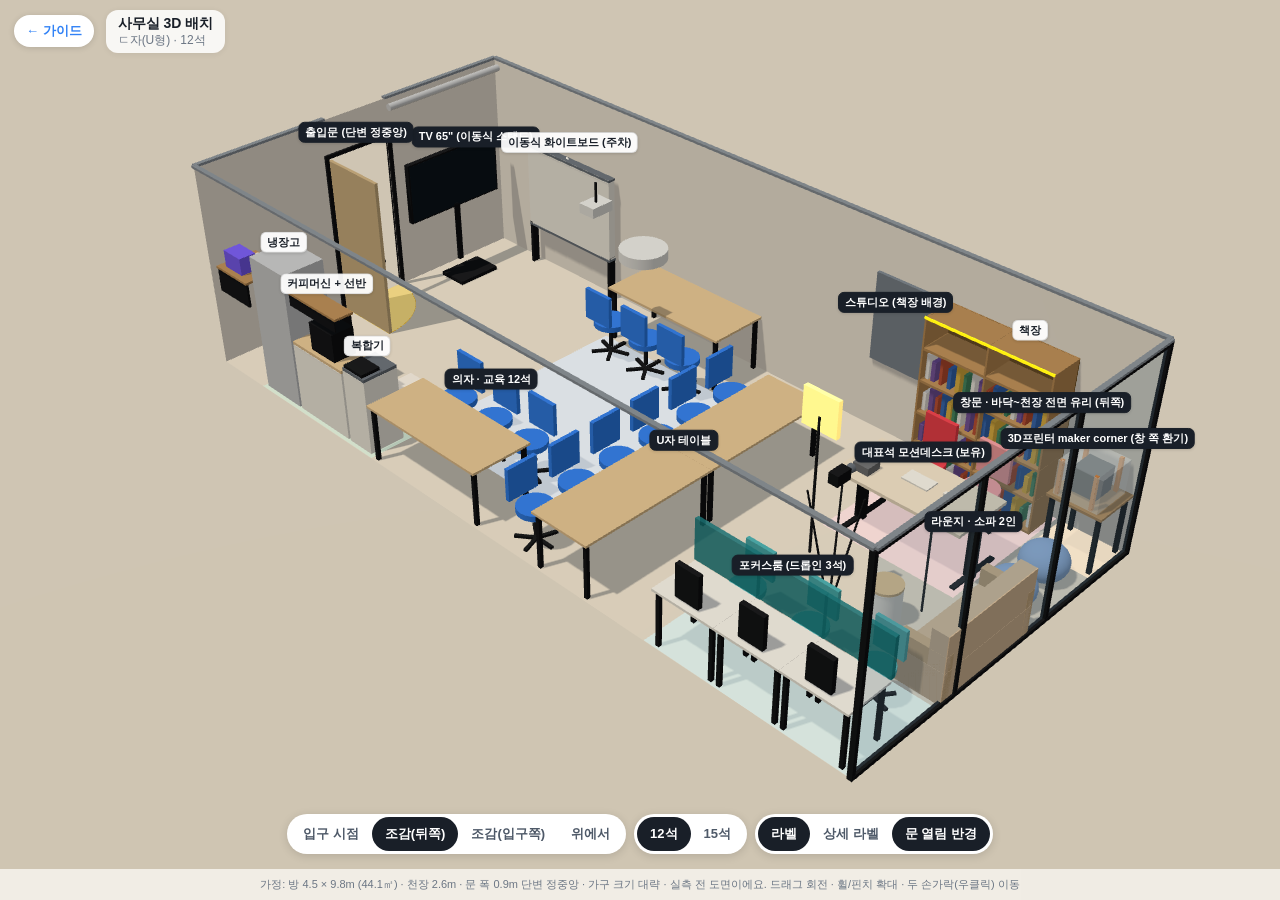
==== 3d/index.html @ a8199203 "Add interactive 3D office model (/3d/) with link from guide" ====
<!doctype html>
<html lang="ko"><head>
<meta charset="utf-8">
<meta name="viewport" content="width=device-width,initial-scale=1,viewport-fit=cover">
<title>동탄 사무실 3D 배치 · ㄷ자 12석 | AI Builders Lab</title>
<meta name="description" content="동탄 엘리스빌 사무실 ㄷ자(U형) 토론 배치를 3D로 돌려보는 페이지 (방 4.5×9.8m, 천장 2.6m 가정)">
<link rel="stylesheet" href="style.css">
<script type="importmap">{"imports":{"three":"./vendor/three.module.js"}}</script>
</head><body>
<div id="stage"></div>
<header id="top">
  <a class="back" href="../">← 가이드</a>
  <div class="ttl"><b>사무실 3D 배치</b><span id="sub">ㄷ자(U형) · 12석</span></div>
</header>
<div id="bar">
  <div class="grp">
    <button data-view="entrance">입구 시점</button>
    <button data-view="iso" class="on">조감(뒤쪽)</button>
    <button data-view="iso2">조감(입구쪽)</button>
    <button data-view="top">위에서</button>
  </div>
  <div class="grp">
    <button data-seats="12" class="on">12석</button>
    <button data-seats="15">15석</button>
  </div>
  <div class="grp">
    <button id="tgLabel" class="on">라벨</button>
    <button id="tgDetail">상세 라벨</button>
    <button id="tgSwing" class="on">문 열림 반경</button>
  </div>
</div>
<div id="note">가정: 방 4.5 × 9.8m (44.1㎡) · 천장 2.6m · 문 폭 0.9m 단변 정중앙 · 가구 크기 대략 · 실측 전 도면이에요. 드래그 회전 · 휠/핀치 확대 · 두 손가락(우클릭) 이동</div>
<div id="err" hidden>3D(WebGL)를 불러오지 못했어요. 브라우저를 최신으로 바꾸거나 평면도(<a href="../assets/img/layout-12.png">layout-12.png</a>)를 봐 주세요.</div>
<script type="module" src="app.js"></script>
</body></html>
---- 3d/style.css ----
*{box-sizing:border-box;margin:0}
html,body{height:100%;background:#F4F1EA;font-family:-apple-system,"Apple SD Gothic Neo","Noto Sans KR","Malgun Gothic",sans-serif;color:#191F28;overflow:hidden;overscroll-behavior:none}
#stage{position:fixed;inset:0;touch-action:none}
#stage canvas{display:block;width:100%;height:100%}
#top{position:fixed;left:0;right:0;top:0;display:flex;align-items:center;gap:12px;padding:calc(10px + env(safe-area-inset-top)) 14px 10px;pointer-events:none}
#top>*{pointer-events:auto}
.back{font-size:13px;font-weight:700;color:#3182F6;text-decoration:none;background:#fff;border-radius:999px;padding:7px 12px;box-shadow:0 1px 6px #0002}
.ttl{display:flex;flex-direction:column;line-height:1.25;background:#ffffffd9;border-radius:12px;padding:5px 12px;box-shadow:0 1px 6px #0001}
.ttl b{font-size:14px}.ttl span{font-size:12px;color:#6B7684}
#bar{position:fixed;left:0;right:0;bottom:calc(46px + env(safe-area-inset-bottom));display:flex;flex-wrap:wrap;gap:8px;justify-content:center;padding:0 10px;pointer-events:none}
.grp{display:flex;background:#fff;border-radius:999px;padding:3px;box-shadow:0 2px 10px #0002;pointer-events:auto}
button{font:inherit;font-size:13px;font-weight:700;border:0;background:transparent;color:#4E5968;padding:8px 13px;border-radius:999px;cursor:pointer;white-space:nowrap}
button.on{background:#191F28;color:#fff}
#note{position:fixed;left:0;right:0;bottom:0;padding:8px 14px calc(8px + env(safe-area-inset-bottom));font-size:11px;line-height:1.4;color:#6B7684;background:#F4F1EAe6;text-align:center}
#err{position:fixed;inset:40% 20px auto;background:#fff;padding:16px;border-radius:12px;text-align:center;font-size:14px}
.lb{font-size:11px;font-weight:700;color:#191F28;background:#fffffff0;border:1px solid #0002;border-radius:6px;padding:2px 6px;white-space:nowrap;transform:translateY(-4px);pointer-events:none;box-shadow:0 1px 3px #0002}
.lb.k{background:#191F28;color:#fff;border-color:#191F28}
.lb.s{font-size:10px;font-weight:600;color:#4E5968}
body.nolabel .lb{display:none}
body:not(.detail) .lb.s{display:none}
@media (max-width:560px){.lb{font-size:9.5px;padding:1px 4px}.lb.s{display:none}button{padding:7px 10px;font-size:12px}.ttl span{display:none}#note{font-size:10px}}
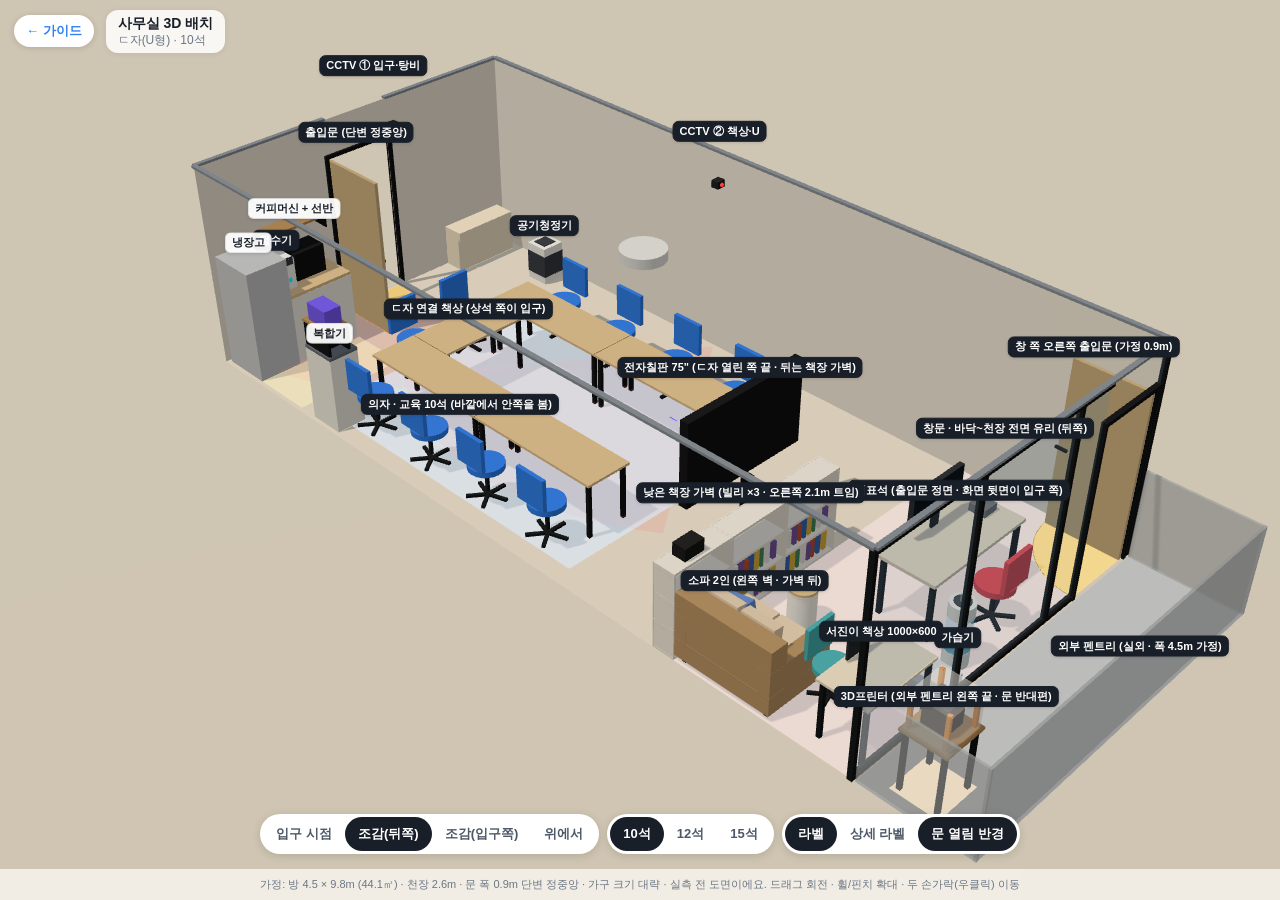
==== commit fda7e400: "10석 기본 세팅: 의자·슬리퍼 10명 기준 수량·합계 재계산, 10석 도면·3D 추가(12/15석은 변형으로 유지)" ====
--- a/3d/index.html
+++ b/3d/index.html
@@ -2,7 +2,7 @@
 <html lang="ko"><head>
 <meta charset="utf-8">
 <meta name="viewport" content="width=device-width,initial-scale=1,viewport-fit=cover">
-<title>동탄 사무실 3D 배치 · ㄷ자 12석 | AI Builders Lab</title>
+<title>동탄 사무실 3D 배치 · ㄷ자 10석 | AI Builders Lab</title>
 <meta name="description" content="동탄 엘리스빌 사무실 ㄷ자(U형) 토론 배치를 3D로 돌려보는 페이지 (방 4.5×9.8m, 천장 2.6m 가정)">
 <link rel="stylesheet" href="style.css">
 <script type="importmap">{"imports":{"three":"./vendor/three.module.js"}}</script>
@@ -10,7 +10,7 @@
 <div id="stage"></div>
 <header id="top">
   <a class="back" href="../">← 가이드</a>
-  <div class="ttl"><b>사무실 3D 배치</b><span id="sub">ㄷ자(U형) · 12석</span></div>
+  <div class="ttl"><b>사무실 3D 배치</b><span id="sub">ㄷ자(U형) · 10석</span></div>
 </header>
 <div id="bar">
   <div class="grp">
@@ -20,7 +20,8 @@
     <button data-view="top">위에서</button>
   </div>
   <div class="grp">
-    <button data-seats="12" class="on">12석</button>
+    <button data-seats="10" class="on">10석</button>
+    <button data-seats="12">12석</button>
     <button data-seats="15">15석</button>
   </div>
   <div class="grp">
@@ -30,6 +31,6 @@
   </div>
 </div>
 <div id="note">가정: 방 4.5 × 9.8m (44.1㎡) · 천장 2.6m · 문 폭 0.9m 단변 정중앙 · 가구 크기 대략 · 실측 전 도면이에요. 드래그 회전 · 휠/핀치 확대 · 두 손가락(우클릭) 이동</div>
-<div id="err" hidden>3D(WebGL)를 불러오지 못했어요. 브라우저를 최신으로 바꾸거나 평면도(<a href="../assets/img/layout-12.png">layout-12.png</a>)를 봐 주세요.</div>
+<div id="err" hidden>3D(WebGL)를 불러오지 못했어요. 브라우저를 최신으로 바꾸거나 평면도(<a href="../assets/img/layout-10.png">layout-10.png</a>)를 봐 주세요.</div>
 <script type="module" src="app.js"></script>
 </body></html>
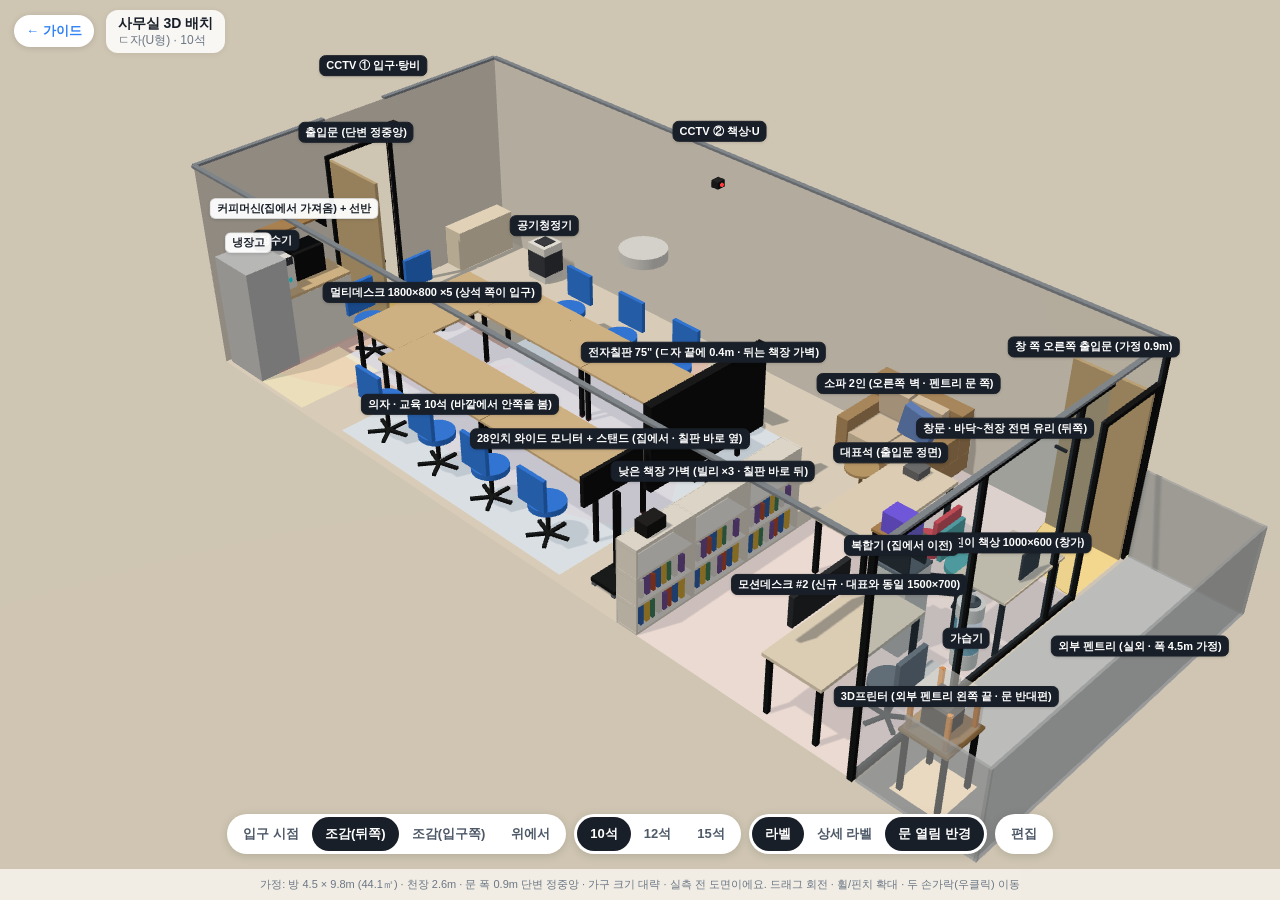
==== commit 1dd2f8a4: "3D 배치도: 편집·저장 기능 추가" ====
--- a/3d/index.html
+++ b/3d/index.html
@@ -29,7 +29,19 @@
     <button id="tgDetail">상세 라벨</button>
     <button id="tgSwing" class="on">문 열림 반경</button>
   </div>
+  <div class="grp"><button id="edToggle">편집</button></div>
+  <div class="grp edonly">
+    <button id="edRot" disabled>회전</button>
+    <button id="edSnap" class="on">10cm 맞춤</button>
+    <button id="edSave">저장</button>
+    <button id="edReset">초기화</button>
+    <button id="edExport">내보내기</button>
+    <button id="edImport">불러오기</button>
+  </div>
+  <input type="file" id="edFile" accept="application/json,.json" hidden>
 </div>
+<div id="ednote" class="edonly">가구를 눌러 선택 → 끌어서 이동 · 회전(R) · 저장은 이 기기 브라우저에만 돼요 (다른 기기와 공유하려면 내보내기). ㄷ자 책상 세트는 10·12·15석마다 따로 저장돼요.</div>
+<div id="toast" hidden></div>
 <div id="note">가정: 방 4.5 × 9.8m (44.1㎡) · 천장 2.6m · 문 폭 0.9m 단변 정중앙 · 가구 크기 대략 · 실측 전 도면이에요. 드래그 회전 · 휠/핀치 확대 · 두 손가락(우클릭) 이동</div>
 <div id="err" hidden>3D(WebGL)를 불러오지 못했어요. 브라우저를 최신으로 바꾸거나 평면도(<a href="../assets/img/layout-10.png">layout-10.png</a>)를 봐 주세요.</div>
 <script type="module" src="app.js"></script>
--- a/3d/style.css
+++ b/3d/style.css
@@ -19,3 +19,12 @@
 body.nolabel .lb{display:none}
 body:not(.detail) .lb.s{display:none}
 @media (max-width:560px){.lb{font-size:9.5px;padding:1px 4px}.lb.s{display:none}button{padding:7px 10px;font-size:12px}.ttl span{display:none}#note{font-size:10px}}
+
+.edonly{display:none!important}
+body.editing .edonly{display:flex!important}
+button:disabled{opacity:.35;cursor:default}
+#edSave.pend{background:#3182F6;color:#fff}
+#ednote{position:fixed;left:50%;transform:translateX(-50%);top:calc(60px + env(safe-area-inset-top));max-width:92vw;font-size:11.5px;line-height:1.4;color:#4E5968;background:#fffffff0;border-radius:10px;padding:6px 10px;box-shadow:0 1px 6px #0002;text-align:center}
+#seltip{position:fixed;left:50%;transform:translateX(-50%);top:calc(104px + env(safe-area-inset-top));font-size:13px;font-weight:700;color:#fff;background:#3182F6;border-radius:999px;padding:6px 14px;box-shadow:0 2px 8px #0003;pointer-events:none}
+body:not(.editing) #seltip{display:none}
+#toast{position:fixed;left:50%;transform:translateX(-50%);bottom:calc(150px + env(safe-area-inset-bottom));background:#191F28;color:#fff;font-size:13px;font-weight:700;border-radius:999px;padding:9px 16px;z-index:9}
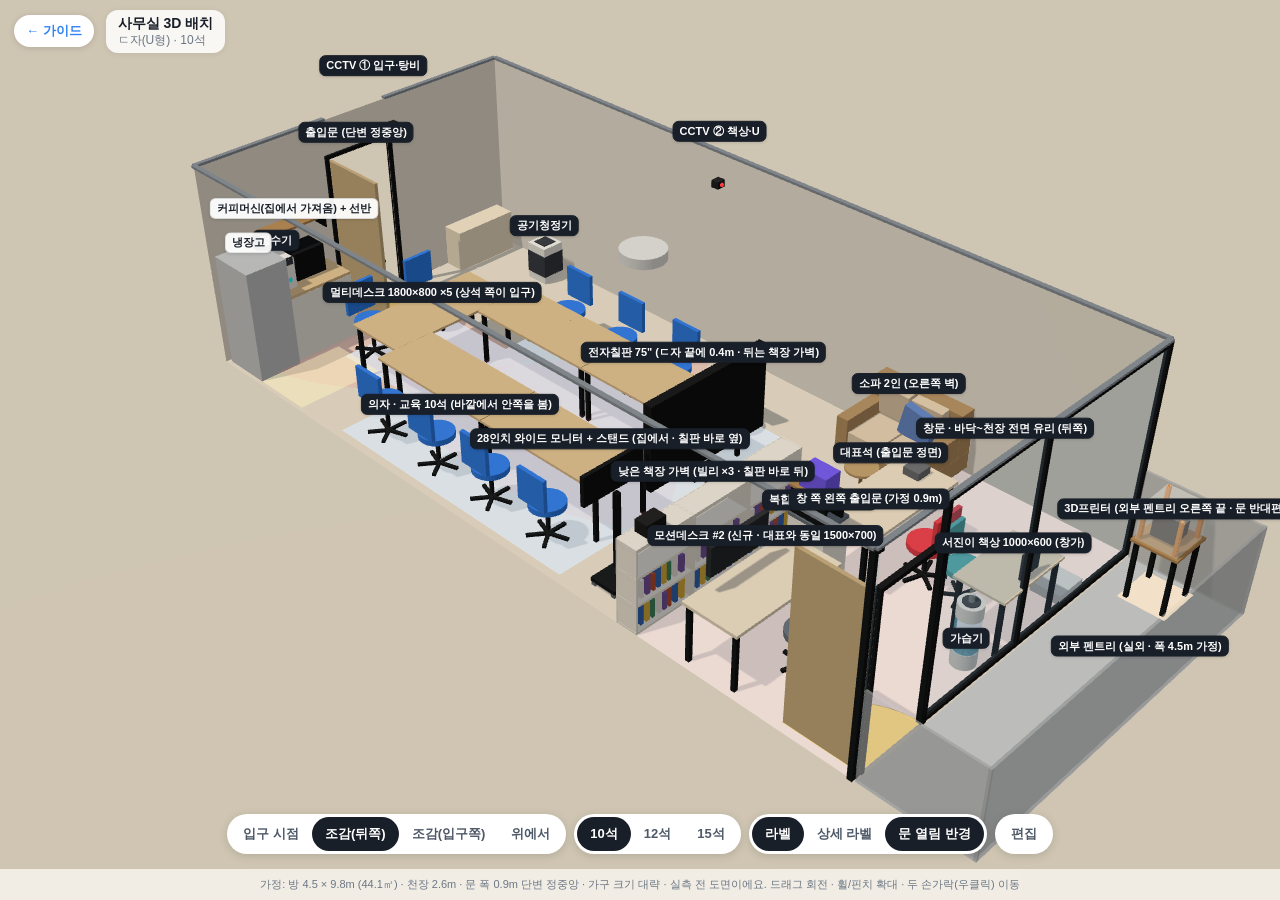
==== commit 0b34a88e: "배치: 창쪽 펜트리 문을 왼쪽 끝으로 이동 문 앞을 가리지 않게 모션데스크 #2·복합기는 대표 책상과 같은 줄(입구 쪽)로, 3D 프린터는 펜트리 오른쪽 끝으로, 로봇청소기 도크는" ====
--- a/3d/index.html
+++ b/3d/index.html
@@ -43,6 +43,6 @@
 <div id="ednote" class="edonly">가구를 눌러 선택 → 끌어서 이동 · 회전(R) · 저장은 이 기기 브라우저에만 돼요 (다른 기기와 공유하려면 내보내기). ㄷ자 책상 세트는 10·12·15석마다 따로 저장돼요.</div>
 <div id="toast" hidden></div>
 <div id="note">가정: 방 4.5 × 9.8m (44.1㎡) · 천장 2.6m · 문 폭 0.9m 단변 정중앙 · 가구 크기 대략 · 실측 전 도면이에요. 드래그 회전 · 휠/핀치 확대 · 두 손가락(우클릭) 이동</div>
-<div id="err" hidden>3D(WebGL)를 불러오지 못했어요. 브라우저를 최신으로 바꾸거나 평면도(<a href="../assets/img/layout-10.png">layout-10.png</a>)를 봐 주세요.</div>
+<div id="err" hidden>3D(WebGL)를 불러오지 못했어요. 브라우저를 최신으로 바꾸거나 평면도(<a href="../assets/img/layout-10.png?v=20261106">layout-10.png?v=20261106</a>)를 봐 주세요.</div>
 <script type="module" src="app.js"></script>
 </body></html>
